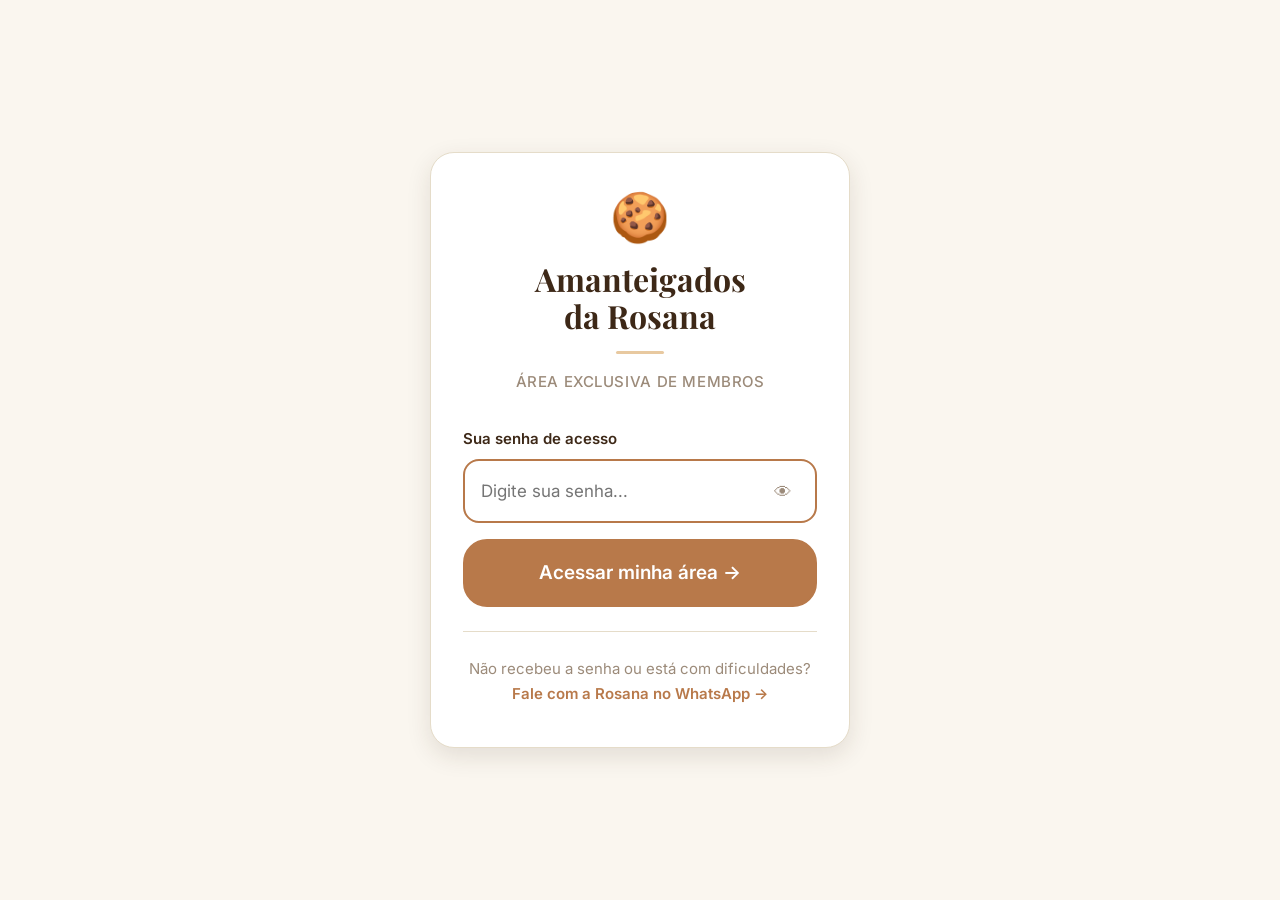
==== metodo-okinawa-acesso/index.html @ afc82eb2 "feat: Método Okinawa — página de vendas, gate de senha, modal pós-receita, banner home - mais-da-ros" ====
<!DOCTYPE html>
<html lang="pt-BR">
<head>
  <meta charset="UTF-8">
  <meta name="viewport" content="width=device-width, initial-scale=1.0">
  <link rel="icon" type="image/png" href="../assets/img/favicon.png">
  <link rel="apple-touch-icon" href="../assets/img/favicon.png">
  <meta name="robots" content="noindex, nofollow, noarchive">
  <title>Método Okinawa — Amanteigados da Rosana</title>

  <link rel="preconnect" href="https://fonts.googleapis.com">
  <link rel="preconnect" href="https://fonts.gstatic.com" crossorigin>
  <link href="https://fonts.googleapis.com/css2?family=Playfair+Display:wght@400;500;700&family=Inter:wght@400;500;600;700&display=swap" rel="stylesheet">

  <link rel="stylesheet" href="../assets/css/variables.css">
  <link rel="stylesheet" href="../assets/css/reset.css">
  <link rel="stylesheet" href="../assets/css/global.css">
  <link rel="stylesheet" href="../assets/css/okinawa.css">

  <style>
    body {
      background: #FAF6EF;
      min-height: 100vh;
      display: flex;
      flex-direction: column;
    }

    .ok-acesso-page {
      flex: 1;
      display: flex;
      flex-direction: column;
    }

    /* ---- Gate (tela de senha) ---- */
    #ok-gate {
      flex: 1;
      display: flex;
      align-items: center;
      justify-content: center;
      padding: var(--space-8) var(--space-4);
    }

    .ok-gate-card {
      background: var(--bg-card);
      border: 1px solid var(--border-light);
      border-radius: var(--radius-xl);
      box-shadow: 0 4px 24px rgba(61,40,23,0.10);
      padding: var(--space-8) var(--space-6);
      max-width: 420px;
      width: 100%;
      text-align: center;
    }

    .ok-gate-icon {
      font-size: 3rem;
      line-height: 1;
      margin-bottom: var(--space-4);
    }

    .ok-gate-titulo {
      font-family: var(--font-display);
      font-size: var(--text-2xl);
      color: var(--text-primary);
      margin-bottom: var(--space-2);
    }

    .ok-gate-desc {
      font-size: var(--text-sm);
      color: var(--text-secondary);
      line-height: 1.65;
      margin-bottom: var(--space-6);
    }

    .ok-gate-form {
      display: flex;
      flex-direction: column;
      gap: var(--space-3);
    }

    .ok-gate-input {
      width: 100%;
      padding: var(--space-3) var(--space-4);
      font-size: var(--text-base);
      font-family: var(--font-body);
      border: 2px solid var(--border-medium);
      border-radius: var(--radius-lg);
      background: var(--bg-primary);
      color: var(--text-primary);
      text-align: center;
      letter-spacing: 0.12em;
      text-transform: uppercase;
      transition: border-color 0.2s;
      outline: none;
    }

    .ok-gate-input:focus {
      border-color: #7D9D7C;
    }

    .ok-gate-input.erro {
      border-color: #DC2626;
      animation: ok-shake 0.4s ease;
    }

    @keyframes ok-shake {
      0%, 100% { transform: translateX(0); }
      20%       { transform: translateX(-8px); }
      40%       { transform: translateX(8px); }
      60%       { transform: translateX(-5px); }
      80%       { transform: translateX(5px); }
    }

    .ok-gate-btn {
      width: 100%;
      padding: var(--space-4);
      background: var(--accent-primary);
      color: #fff;
      font-size: var(--text-base);
      font-weight: 700;
      border: none;
      border-radius: var(--radius-lg);
      cursor: pointer;
      transition: opacity 0.2s;
    }

    .ok-gate-btn:hover { opacity: 0.9; }
    .ok-gate-btn:active { opacity: 0.8; }

    .ok-gate-erro {
      font-size: var(--text-sm);
      color: #DC2626;
      display: none;
    }

    .ok-gate-ajuda {
      margin-top: var(--space-5);
      font-size: var(--text-xs);
      color: var(--text-muted);
      line-height: 1.6;
    }

    .ok-gate-ajuda a {
      color: var(--accent-primary);
      font-weight: 600;
    }

    /* ---- Área do PDF (após acesso liberado) ---- */
    #ok-pdf-area {
      display: none;
      flex: 1;
      flex-direction: column;
    }

    .ok-pdf-header {
      background: var(--bg-card);
      border-bottom: 1px solid var(--border-light);
      padding: var(--space-4) var(--space-5);
      display: flex;
      align-items: center;
      justify-content: space-between;
      gap: var(--space-4);
    }

    .ok-pdf-titulo {
      font-family: var(--font-display);
      font-size: var(--text-lg);
      color: var(--text-primary);
    }

    .ok-pdf-actions {
      display: flex;
      gap: var(--space-2);
      flex-shrink: 0;
    }

    .ok-pdf-btn {
      padding: var(--space-2) var(--space-4);
      font-size: var(--text-sm);
      font-weight: 600;
      border-radius: var(--radius-md);
      text-decoration: none;
      display: inline-flex;
      align-items: center;
      gap: var(--space-1);
      white-space: nowrap;
    }

    .ok-pdf-btn-primary {
      background: #7D9D7C;
      color: #fff;
      border: none;
    }

    .ok-pdf-btn-secondary {
      background: transparent;
      color: var(--text-secondary);
      border: 1px solid var(--border-medium);
    }

    .ok-pdf-frame {
      flex: 1;
      width: 100%;
      border: none;
      min-height: calc(100vh - 120px);
    }

    /* Mensagem fallback para mobile (PDF embeds não funcionam em todos mobiles) */
    .ok-pdf-mobile-fallback {
      display: none;
      flex: 1;
      align-items: center;
      justify-content: center;
      padding: var(--space-8) var(--space-4);
      text-align: center;
    }

    @media (max-width: 767px) {
      .ok-pdf-frame { display: none; }
      .ok-pdf-mobile-fallback { display: flex; }
    }

    @media (min-width: 768px) {
      .ok-pdf-mobile-fallback { display: none; }
    }

    .ok-fallback-card {
      background: var(--bg-card);
      border: 1px solid var(--border-light);
      border-radius: var(--radius-xl);
      padding: var(--space-8) var(--space-6);
      max-width: 380px;
    }

    .ok-fallback-icon { font-size: 3rem; margin-bottom: var(--space-4); }

    .ok-fallback-titulo {
      font-family: var(--font-display);
      font-size: var(--text-xl);
      color: var(--text-primary);
      margin-bottom: var(--space-3);
    }

    .ok-fallback-desc {
      font-size: var(--text-sm);
      color: var(--text-secondary);
      line-height: 1.65;
      margin-bottom: var(--space-5);
    }
  </style>

  <!-- PROTEÇÃO: redireciona se não estiver autenticado no app principal -->
  <script>
    (function () {
      try {
        var t = JSON.parse(sessionStorage.getItem('auth_token') || 'null');
        if (!t || !t.autenticado || Date.now() > t.expira) {
          sessionStorage.removeItem('auth_token');
          location.replace('../index.html' + (t ? '?expirou=1' : ''));
        }
      } catch (e) { location.replace('../index.html'); }
    })();
  </script>
</head>
<body class="ok-acesso-page">

  <!-- ---- HEADER SIMPLES ---- -->
  <header class="site-header">
    <div class="container">
      <a href="../home.html" class="logo" aria-label="Amanteigados da Rosana — Início">
        <span class="logo-text">Amanteigados <span>da Rosana</span></span>
      </a>
      <nav class="main-nav" aria-label="Navegação">
        <a href="../home.html" class="nav-link">← Voltar ao início</a>
      </nav>
    </div>
  </header>

  <!-- ---- GATE DE SENHA ---- -->
  <div id="ok-gate">
    <div class="ok-gate-card">
      <div class="ok-gate-icon" aria-hidden="true">🔐</div>
      <h1 class="ok-gate-titulo">Método Okinawa</h1>
      <p class="ok-gate-desc">
        Este conteúdo é exclusivo para quem adquiriu o Método Okinawa.<br>
        Digite a senha de acesso que você recebeu por e-mail.
      </p>
      <div class="ok-gate-form">
        <input
          type="text"
          id="ok-senha-input"
          class="ok-gate-input"
          placeholder="SENHA DE ACESSO"
          autocomplete="off"
          autocorrect="off"
          autocapitalize="characters"
          spellcheck="false"
          aria-label="Senha de acesso ao Método Okinawa"
        >
        <p class="ok-gate-erro" id="ok-senha-erro" role="alert">
          Senha incorreta. Verifique o e-mail de compra.
        </p>
        <button class="ok-gate-btn" onclick="verificarSenhaOkinawa()">
          Acessar conteúdo →
        </button>
      </div>
      <p class="ok-gate-ajuda">
        Não encontrou a senha?
        <a href="https://wa.me/NUMERO" target="_blank" rel="noopener">Fale com a Rosana no WhatsApp</a>
      </p>
    </div>
  </div>

  <!-- ---- ÁREA DO PDF (liberada após senha correta) ---- -->
  <div id="ok-pdf-area">

    <div class="ok-pdf-header">
      <span class="ok-pdf-titulo">📄 Método Okinawa — Guia Completo</span>
      <div class="ok-pdf-actions">
        <a
          href="../assets/pdf/metodo-okinawa.pdf"
          download="Metodo-Okinawa.pdf"
          class="ok-pdf-btn ok-pdf-btn-primary"
          aria-label="Baixar PDF do Método Okinawa"
        >
          ⬇ Baixar PDF
        </a>
        <a href="../home.html" class="ok-pdf-btn ok-pdf-btn-secondary">
          ← Voltar
        </a>
      </div>
    </div>

    <!-- Viewer (desktop) -->
    <iframe
      class="ok-pdf-frame"
      src="../assets/pdf/metodo-okinawa.pdf"
      title="Método Okinawa — Guia Completo"
      aria-label="Visualizador do PDF Método Okinawa"
    ></iframe>

    <!-- Fallback mobile: iframe de PDF não abre bem em iOS/Android -->
    <div class="ok-pdf-mobile-fallback">
      <div class="ok-fallback-card">
        <div class="ok-fallback-icon" aria-hidden="true">📄</div>
        <h2 class="ok-fallback-titulo">Baixe o seu PDF</h2>
        <p class="ok-fallback-desc">
          Em celulares, o visualizador não abre automaticamente. Toque no botão abaixo para baixar o Método Okinawa direto no seu dispositivo.
        </p>
        <a
          href="../assets/pdf/metodo-okinawa.pdf"
          download="Metodo-Okinawa.pdf"
          class="ok-gate-btn"
          style="display:block; text-decoration:none;"
        >
          ⬇ Baixar Método Okinawa (PDF)
        </a>
      </div>
    </div>

  </div>

  <!-- Scripts -->
  <script src="../assets/js/auth.js"></script>
  <script src="../assets/js/okinawa.js"></script>

  <script>
    // Verifica acesso já salvo ou URL param ?codigo=OKINAWA2026 ao carregar
    document.addEventListener('DOMContentLoaded', () => {
      verificarAcessoOkinawa();
    });
  </script>

</body>
</html>
---- assets/css/variables.css ----
/* =====================================================
   VARIÁVEIS DE DESIGN — COLETÂNEA AMANTEIGADOS
   Este arquivo define toda a paleta, tipografia e
   espaçamentos usados em todo o app.
   Edite aqui para mudar a aparência global.
   ===================================================== */

:root {
  /* --- BACKGROUNDS --- */
  --bg-primary:   #FAF6EF;   /* off-white quente — fundo geral */
  --bg-secondary: #F2EAD9;   /* creme suave — blocos e cards */
  --bg-card:      #FFFFFF;   /* cards principais */
  --bg-elevated:  #FFFDF9;   /* superfícies elevadas */

  /* --- TEXTOS --- */
  --text-primary:   #3D2817; /* marrom torrado escuro — títulos */
  --text-secondary: #6B5544; /* marrom médio — corpo */
  --text-muted:     #9C8B7A; /* marrom acinzentado — secundários */

  /* --- ACENTOS (caramelo) --- */
  --accent-primary: #B8794A; /* caramelo profundo — botões CTA */
  --accent-hover:   #9C6638; /* caramelo escuro — hover/press */
  --accent-light:   #E8C9A0; /* caramelo claro — highlights */
  --accent-soft:    #F5E6D3; /* caramelo suavíssimo — backgrounds */

  /* --- ESTADOS FUNCIONAIS --- */
  --success:    #6B8E4E;     /* verde oliva — item feito */
  --success-bg: #EFF3E8;     /* fundo verde claro */
  --warning:    #C7894D;     /* âmbar — atenção */
  --error:      #A04545;     /* vermelho terroso — erro */
  --error-bg:   #F5E6E6;     /* fundo vermelho claro */

  /* --- BORDAS E SOMBRAS --- */
  --border-light:  #E5DCC9;
  --border-medium: #D4C4A8;
  --shadow-sm:  0 1px 3px rgba(61, 40, 23, 0.06);
  --shadow-md:  0 4px 12px rgba(61, 40, 23, 0.08);
  --shadow-lg:  0 8px 24px rgba(61, 40, 23, 0.12);

  /* --- ESPAÇAMENTOS --- */
  --space-1:  0.25rem;   /*  4px */
  --space-2:  0.5rem;    /*  8px */
  --space-3:  0.75rem;   /* 12px */
  --space-4:  1rem;      /* 16px */
  --space-5:  1.25rem;   /* 20px */
  --space-6:  1.5rem;    /* 24px */
  --space-8:  2rem;      /* 32px */
  --space-10: 2.5rem;    /* 40px */
  --space-12: 3rem;      /* 48px */
  --space-16: 4rem;      /* 64px */

  /* --- BORDAS ARREDONDADAS --- */
  --radius-sm:   4px;
  --radius-md:   8px;
  --radius-lg:   16px;
  --radius-xl:   24px;
  --radius-full: 9999px;

  /* --- TRANSIÇÕES --- */
  --transition-fast: 150ms ease;
  --transition-base: 250ms ease;

  /* --- TIPOGRAFIA --- */
  --font-display: 'Playfair Display', 'Georgia', serif;
  --font-body:    'Inter', -apple-system, 'Segoe UI', system-ui, sans-serif;

  /* Escala de tamanhos — mobile-first, projetada para 35-55 anos */
  --text-xs:   0.8125rem;  /* 13px — labels pequenos */
  --text-sm:   0.9375rem;  /* 15px — textos auxiliares */
  --text-base: 1.0625rem;  /* 17px — corpo (legível para todas as idades) */
  --text-lg:   1.1875rem;  /* 19px — destaque */
  --text-xl:   1.375rem;   /* 22px — subtítulos */
  --text-2xl:  1.625rem;   /* 26px — títulos seção */
  --text-3xl:  2rem;       /* 32px — títulos página mobile */
  --text-4xl:  2.5rem;     /* 40px — títulos página desktop */
  --text-5xl:  3.25rem;    /* 52px — display grande */

  /* --- LAYOUT --- */
  --header-height: 64px;
  --container-max: 1200px;
  --container-pad: var(--space-4);
}

/* Breakpoints (referência — usar nos arquivos CSS específicos):
   480px  → telefones grandes
   768px  → tablet
   1024px → desktop
   1440px → desktop grande
*/
---- assets/css/global.css ----
/* =====================================================
   GLOBAL CSS — COMPONENTES COMPARTILHADOS
   Header, footer, botões, cards, nav mobile,
   e utilitários usados em todas as páginas.
   ===================================================== */

/* ---- BODY BASE ---- */
body {
  font-family: var(--font-body);
  font-size: var(--text-base);
  color: var(--text-secondary);
  background-color: var(--bg-primary);
  line-height: 1.65;
  min-height: 100vh;
}

/* ---- TÍTULOS ---- */
h1, h2, h3 {
  font-family: var(--font-display);
  color: var(--text-primary);
  line-height: 1.25;
}
h4, h5, h6 {
  font-family: var(--font-body);
  color: var(--text-primary);
  font-weight: 600;
}

/* ---- CONTAINER ---- */
.container {
  width: 100%;
  max-width: var(--container-max);
  margin: 0 auto;
  padding-left: var(--container-pad);
  padding-right: var(--container-pad);
}

/* ---- SITE HEADER (fixo) ---- */
.site-header {
  position: fixed;
  top: 0;
  left: 0;
  right: 0;
  height: var(--header-height);
  background: var(--bg-card);
  border-bottom: 1px solid var(--border-light);
  box-shadow: var(--shadow-sm);
  z-index: 1000;
}

.site-header .container {
  height: 100%;
  display: flex;
  align-items: center;
  justify-content: space-between;
}

/* Logo */
.logo {
  display: flex;
  align-items: center;
  gap: var(--space-2);
  text-decoration: none;
  flex-shrink: 0;
}

.logo-text {
  font-family: var(--font-display);
  font-size: var(--text-sm);
  font-weight: 700;
  color: var(--text-primary);
  line-height: 1.2;
}

.logo-text span {
  display: block;
  font-weight: 400;
  font-size: var(--text-xs);
  color: var(--text-muted);
}

/* Nav desktop */
.main-nav {
  display: none;
  align-items: center;
  gap: var(--space-6);
}

@media (min-width: 768px) {
  .main-nav {
    display: flex;
  }
  .hamburger {
    display: none !important;
  }
}

.nav-link {
  font-size: var(--text-sm);
  font-weight: 500;
  color: var(--text-secondary);
  transition: color var(--transition-fast);
  padding: var(--space-1) 0;
  border-bottom: 2px solid transparent;
}

.nav-link:hover,
.nav-link.ativo {
  color: var(--accent-primary);
  border-bottom-color: var(--accent-primary);
}

/* Botão sair no header */
.btn-sair-header {
  font-size: var(--text-sm);
  font-weight: 500;
  color: var(--text-muted);
  padding: var(--space-2) var(--space-4);
  border: 1px solid var(--border-light);
  border-radius: var(--radius-full);
  transition: all var(--transition-fast);
  min-height: 44px;
}

.btn-sair-header:hover {
  color: var(--error);
  border-color: var(--error);
}

/* ---- HAMBURGER (mobile) ---- */
.hamburger {
  display: flex;
  flex-direction: column;
  justify-content: center;
  gap: 5px;
  width: 44px;
  height: 44px;
  padding: var(--space-2);
  cursor: pointer;
  background: none;
  border: none;
  border-radius: var(--radius-md);
}

.hamburger span {
  display: block;
  width: 22px;
  height: 2px;
  background: var(--text-primary);
  border-radius: 2px;
  transition: all var(--transition-base);
  transform-origin: center;
}

.hamburger[aria-expanded="true"] span:nth-child(1) {
  transform: translateY(7px) rotate(45deg);
}
.hamburger[aria-expanded="true"] span:nth-child(2) {
  opacity: 0;
}
.hamburger[aria-expanded="true"] span:nth-child(3) {
  transform: translateY(-7px) rotate(-45deg);
}

/* ---- OVERLAY DE NAVEGAÇÃO MOBILE ---- */
.nav-overlay {
  position: fixed;
  inset: 0;
  background: var(--bg-card);
  z-index: 999;
  display: flex;
  flex-direction: column;
  padding: var(--space-4);
}

.nav-overlay[hidden] {
  display: none;
}

.nav-overlay-header {
  display: flex;
  align-items: center;
  justify-content: space-between;
  padding-bottom: var(--space-6);
  border-bottom: 1px solid var(--border-light);
  margin-bottom: var(--space-6);
}

.nav-overlay-close {
  width: 44px;
  height: 44px;
  display: flex;
  align-items: center;
  justify-content: center;
  font-size: 1.25rem;
  color: var(--text-primary);
  border-radius: var(--radius-md);
  border: 1px solid var(--border-light);
}

.nav-overlay nav {
  display: flex;
  flex-direction: column;
  gap: var(--space-2);
}

.nav-overlay-link {
  display: flex;
  align-items: center;
  font-size: var(--text-xl);
  font-family: var(--font-display);
  font-weight: 500;
  color: var(--text-primary);
  padding: var(--space-4) var(--space-4);
  border-radius: var(--radius-lg);
  min-height: 60px;
  transition: background var(--transition-fast);
  text-decoration: none;
  border: none;
  background: none;
  width: 100%;
  text-align: left;
  cursor: pointer;
}

.nav-overlay-link:hover,
.nav-overlay-link:active {
  background: var(--bg-secondary);
}

.nav-overlay-sair {
  color: var(--error) !important;
  margin-top: auto;
}

/* ---- MAIN CONTENT (offset pelo header fixo) ---- */
.page-content {
  padding-top: var(--header-height);
  min-height: 100vh;
}

/* ---- BOTÕES ---- */
.btn {
  display: inline-flex;
  align-items: center;
  justify-content: center;
  gap: var(--space-2);
  font-family: var(--font-body);
  font-weight: 600;
  font-size: var(--text-base);
  border-radius: var(--radius-lg);
  padding: var(--space-3) var(--space-6);
  min-height: 48px;
  border: 2px solid transparent;
  cursor: pointer;
  text-decoration: none;
  transition: all var(--transition-fast);
  white-space: nowrap;
  user-select: none;
  -webkit-tap-highlight-color: transparent;
}

.btn:active {
  transform: scale(0.97);
}

/* Botão primário — caramelo sólido */
.btn-primary {
  background: var(--accent-primary);
  color: #fff;
  border-color: var(--accent-primary);
}

.btn-primary:hover {
  background: var(--accent-hover);
  border-color: var(--accent-hover);
}

@media (hover: none) {
  .btn-primary:hover {
    background: var(--accent-primary);
    border-color: var(--accent-primary);
  }
}

/* Botão secundário — contorno */
.btn-secondary {
  background: transparent;
  color: var(--accent-primary);
  border-color: var(--accent-primary);
}

.btn-secondary:hover {
  background: var(--accent-soft);
}

/* Botão ghost — sem borda */
.btn-ghost {
  background: transparent;
  color: var(--text-secondary);
  border-color: transparent;
}

.btn-ghost:hover {
  background: var(--bg-secondary);
}

/* Botão de sucesso — verde oliva */
.btn-success {
  background: var(--success);
  color: #fff;
  border-color: var(--success);
}

.btn-success:hover {
  background: #5a7a3f;
  border-color: #5a7a3f;
}

/* Modificadores de tamanho */
.btn-sm {
  font-size: var(--text-sm);
  padding: var(--space-2) var(--space-4);
  min-height: 36px;
  border-radius: var(--radius-md);
}

.btn-lg {
  font-size: var(--text-lg);
  padding: var(--space-4) var(--space-8);
  min-height: 56px;
  border-radius: var(--radius-xl);
}

.btn-xl {
  font-size: var(--text-xl);
  padding: var(--space-5) var(--space-10);
  min-height: 64px;
  border-radius: var(--radius-xl);
}

/* Botão full-width */
.btn-full {
  width: 100%;
}

/* ---- CARDS ---- */
.card {
  background: var(--bg-card);
  border-radius: var(--radius-lg);
  border: 1px solid var(--border-light);
  box-shadow: var(--shadow-sm);
  overflow: hidden;
}

/* ---- ESTRELAS (nível da receita) ---- */
.stars {
  color: var(--accent-primary);
  letter-spacing: 0.1em;
  font-size: 1rem;
}

.stars-vazia {
  color: var(--border-medium);
}

/* ---- BADGE DE CATEGORIA ---- */
.badge-categoria {
  display: inline-block;
  font-size: var(--text-xs);
  font-weight: 600;
  color: var(--accent-primary);
  text-transform: uppercase;
  letter-spacing: 0.08em;
  padding: var(--space-1) var(--space-3);
  background: var(--accent-soft);
  border-radius: var(--radius-full);
}

/* ---- BARRA DE PROGRESSO ---- */
.progress-bar-wrap {
  background: var(--bg-secondary);
  border-radius: var(--radius-full);
  height: 10px;
  overflow: hidden;
}

.progress-bar-fill {
  height: 100%;
  background: linear-gradient(90deg, var(--accent-primary), var(--accent-hover));
  border-radius: var(--radius-full);
  transition: width 0.6s ease;
}

/* ---- TAGS ---- */
.tag {
  display: inline-block;
  font-size: var(--text-xs);
  color: var(--text-muted);
  padding: 2px var(--space-2);
  background: var(--bg-secondary);
  border-radius: var(--radius-full);
  border: 1px solid var(--border-light);
}

/* ---- LOADING STATE ---- */
.loading-state {
  display: flex;
  flex-direction: column;
  align-items: center;
  justify-content: center;
  padding: var(--space-16);
  gap: var(--space-4);
  color: var(--text-muted);
}

.loading-spinner {
  width: 40px;
  height: 40px;
  border: 3px solid var(--border-light);
  border-top-color: var(--accent-primary);
  border-radius: 50%;
  animation: spin 0.8s linear infinite;
}

@keyframes spin {
  to { transform: rotate(360deg); }
}

/* ---- ESTADO VAZIO ---- */
.empty-state {
  text-align: center;
  padding: var(--space-16) var(--space-8);
}

.empty-state-icon {
  font-size: 3rem;
  margin-bottom: var(--space-4);
}

.empty-state h3 {
  font-size: var(--text-xl);
  color: var(--text-primary);
  margin-bottom: var(--space-2);
}

.empty-state p {
  color: var(--text-muted);
}

/* ---- CARD DE RECEITA (home e lista) ---- */
.recipe-card {
  background: var(--bg-card);
  border-radius: var(--radius-lg);
  overflow: hidden;
  box-shadow: 0 2px 8px rgba(61, 40, 23, 0.08);
  border: 1.5px solid var(--border-medium);
  text-decoration: none;
  color: inherit;
  display: block;
  transition: box-shadow var(--transition-base), transform var(--transition-base);
}

.recipe-card:hover {
  box-shadow: var(--shadow-md);
  transform: translateY(-2px);
}

.recipe-card:active {
  transform: scale(0.98);
}

@media (hover: none) {
  .recipe-card:hover {
    box-shadow: 0 2px 8px rgba(61, 40, 23, 0.08);
    transform: none;
  }
}

.recipe-card-photo {
  position: relative;
  padding-top: 66.67%;
  background-color: var(--bg-secondary);
  overflow: hidden;
}

.recipe-card-photo img {
  position: absolute;
  top: 0;
  left: 0;
  width: 100%;
  height: 100%;
  object-fit: cover;
  transition: transform 0.4s ease;
}

.recipe-card:hover .recipe-card-photo img {
  transform: scale(1.04);
}

@media (hover: none) {
  .recipe-card:hover .recipe-card-photo img {
    transform: none;
  }
}

.recipe-card-photo-placeholder {
  position: absolute;
  inset: 0;
  display: flex;
  align-items: center;
  justify-content: center;
  font-size: 3rem;
  background: var(--bg-secondary);
  color: var(--accent-light);
}

.recipe-card-acoes {
  position: absolute;
  top: var(--space-2);
  right: var(--space-2);
  display: flex;
  flex-direction: column;
  gap: var(--space-1);
  align-items: flex-end;
}

.btn-favoritar-card {
  width: 36px;
  height: 36px;
  background: rgba(255, 255, 255, 0.92);
  border-radius: var(--radius-full);
  display: flex;
  align-items: center;
  justify-content: center;
  font-size: 1rem;
  transition: all var(--transition-fast);
  box-shadow: 0 1px 4px rgba(0, 0, 0, 0.15);
  cursor: pointer;
  border: none;
}

.btn-favoritar-card:hover {
  transform: scale(1.1);
}

.btn-favoritar-card.favoritada {
  background: #FFF5F0;
}

.badge-feita-card {
  width: 28px;
  height: 28px;
  background: var(--success);
  border-radius: var(--radius-full);
  display: flex;
  align-items: center;
  justify-content: center;
  font-size: 0.75rem;
  color: #fff;
  box-shadow: 0 1px 4px rgba(0, 0, 0, 0.15);
}

.recipe-card-content {
  padding: var(--space-3) var(--space-4) var(--space-4);
}

.recipe-card-categoria {
  font-size: var(--text-xs);
  font-weight: 600;
  color: var(--accent-primary);
  text-transform: uppercase;
  letter-spacing: 0.06em;
  margin-bottom: var(--space-1);
}

.recipe-card-nome {
  font-family: var(--font-display);
  font-size: var(--text-lg);
  color: var(--text-primary);
  line-height: 1.3;
  margin-bottom: var(--space-3);
}

.recipe-card-meta {
  display: flex;
  align-items: center;
  gap: var(--space-4);
  font-size: var(--text-sm);
  color: var(--text-muted);
}

/* ---- FOOTER ---- */
.site-footer {
  margin-top: var(--space-16);
  padding: var(--space-10) 0;
  border-top: 1px solid var(--border-light);
  text-align: center;
}

.site-footer p {
  font-size: var(--text-sm);
  color: var(--text-muted);
  line-height: 1.8;
}

.site-footer a {
  color: var(--accent-primary);
  font-weight: 500;
}

/* ---- TOAST (notificação de feedback) ---- */
.toast {
  position: fixed;
  bottom: var(--space-6);
  left: 50%;
  transform: translateX(-50%) translateY(100px);
  background: var(--text-primary);
  color: #fff;
  padding: var(--space-3) var(--space-6);
  border-radius: var(--radius-full);
  font-size: var(--text-sm);
  font-weight: 500;
  box-shadow: var(--shadow-lg);
  z-index: 9999;
  transition: transform var(--transition-base);
  white-space: nowrap;
  pointer-events: none;
}

.toast.visivel {
  transform: translateX(-50%) translateY(0);
}

.toast.sucesso {
  background: var(--success);
}

/* ---- UTILITÁRIOS ---- */
.visually-hidden {
  position: absolute;
  width: 1px;
  height: 1px;
  padding: 0;
  margin: -1px;
  overflow: hidden;
  clip: rect(0,0,0,0);
  white-space: nowrap;
  border: 0;
}

.text-muted { color: var(--text-muted); }
.text-center { text-align: center; }
.mt-4 { margin-top: var(--space-4); }
.mt-8 { margin-top: var(--space-8); }
.mb-4 { margin-bottom: var(--space-4); }
---- assets/css/okinawa.css ----
/* =====================================================
   OKINAWA.CSS — Método Okinawa (vendas + acesso)
   Paleta: mantém o app + verde sálvia como acento
   ===================================================== */

:root {
  --ok-green:      #7D9D7C;
  --ok-green-soft: #F0F2EC;
  --ok-green-mid:  #C8D9C7;
  --ok-brown:      #6B4226;
}

/* =====================================================
   HERO
   ===================================================== */
.ok-hero {
  background: linear-gradient(160deg, var(--accent-soft) 0%, var(--ok-green-soft) 100%);
  padding: var(--space-12) 0 var(--space-10);
  text-align: center;
  position: relative;
  overflow: hidden;
}

.ok-hero::before {
  content: '';
  position: absolute;
  inset: 0;
  background: url("data:image/svg+xml,%3Csvg width='60' height='60' viewBox='0 0 60 60' xmlns='http://www.w3.org/2000/svg'%3E%3Cg fill='none' fill-rule='evenodd'%3E%3Cg fill='%237D9D7C' fill-opacity='0.04'%3E%3Cpath d='M36 34v-4h-2v4h-4v2h4v4h2v-4h4v-2h-4zm0-30V0h-2v4h-4v2h4v4h2V6h4V4h-4zM6 34v-4H4v4H0v2h4v4h2v-4h4v-2H6zM6 4V0H4v4H0v2h4v4h2V6h4V4H6z'/%3E%3C/g%3E%3C/g%3E%3C/svg%3E");
  pointer-events: none;
}

.ok-hero-badge {
  display: inline-block;
  background: var(--ok-green);
  color: #fff;
  font-size: var(--text-xs);
  font-weight: 700;
  text-transform: uppercase;
  letter-spacing: 0.1em;
  padding: var(--space-1) var(--space-4);
  border-radius: var(--radius-full);
  margin-bottom: var(--space-5);
}

.ok-hero h1 {
  font-family: var(--font-display);
  font-size: var(--text-3xl);
  color: var(--text-primary);
  line-height: 1.2;
  max-width: 680px;
  margin: 0 auto var(--space-4);
}

@media (max-width: 640px) {
  .ok-hero h1 { font-size: var(--text-2xl); }
}

.ok-hero-sub {
  font-size: var(--text-lg);
  color: var(--text-secondary);
  max-width: 560px;
  margin: 0 auto var(--space-8);
  line-height: 1.65;
}

.ok-hero-img {
  width: 100%;
  max-width: 560px;
  margin: 0 auto var(--space-8);
  border-radius: var(--radius-xl);
  overflow: hidden;
  box-shadow: var(--shadow-md);
}

.ok-hero-img-placeholder {
  background: var(--ok-green-soft);
  border: 2px dashed var(--ok-green-mid);
  border-radius: var(--radius-xl);
  padding: var(--space-16);
  font-size: 3rem;
  text-align: center;
  color: var(--ok-green);
  margin: 0 auto var(--space-8);
  max-width: 560px;
}

.ok-microcopy {
  font-size: var(--text-xs);
  color: var(--text-muted);
  margin-top: var(--space-3);
}

/* =====================================================
   BOTÕES CTA
   ===================================================== */
.btn-ok-primary {
  display: inline-block;
  background: var(--accent-primary);
  color: #fff;
  font-family: var(--font-body);
  font-size: var(--text-lg);
  font-weight: 700;
  padding: var(--space-4) var(--space-8);
  border-radius: var(--radius-xl);
  text-decoration: none;
  border: none;
  cursor: pointer;
  transition: all var(--transition-fast);
  animation: ok-pulse 2.5s ease-in-out infinite;
  box-shadow: 0 4px 20px rgba(139, 90, 43, 0.3);
  white-space: normal;
  text-align: center;
}

.btn-ok-primary:hover {
  transform: translateY(-2px);
  box-shadow: 0 6px 24px rgba(139, 90, 43, 0.4);
  animation: none;
}

@keyframes ok-pulse {
  0%, 100% { box-shadow: 0 4px 20px rgba(139, 90, 43, 0.3); }
  50%       { box-shadow: 0 4px 28px rgba(139, 90, 43, 0.5); }
}

.btn-ok-skip {
  display: block;
  background: none;
  border: none;
  color: var(--text-muted);
  font-size: var(--text-sm);
  cursor: pointer;
  margin-top: var(--space-3);
  text-decoration: underline;
  text-underline-offset: 3px;
}

/* =====================================================
   STICKY BAR MOBILE
   ===================================================== */
.ok-sticky-bar {
  position: fixed;
  bottom: 0;
  left: 0;
  right: 0;
  background: #fff;
  border-top: 2px solid var(--accent-light);
  padding: var(--space-3) var(--space-4);
  display: flex;
  align-items: center;
  justify-content: space-between;
  gap: var(--space-3);
  z-index: 100;
  transform: translateY(100%);
  transition: transform var(--transition-base);
  box-shadow: 0 -4px 16px rgba(0,0,0,0.1);
}

.ok-sticky-bar.visivel {
  transform: translateY(0);
}

.ok-sticky-bar-texto {
  font-size: var(--text-sm);
  color: var(--text-secondary);
  line-height: 1.3;
}

.ok-sticky-bar-texto strong {
  color: var(--text-primary);
  display: block;
}

.ok-sticky-bar .btn-ok-primary {
  font-size: var(--text-sm);
  padding: var(--space-3) var(--space-5);
  animation: none;
  white-space: nowrap;
  flex-shrink: 0;
}

/* =====================================================
   SEÇÃO GENÉRICA
   ===================================================== */
.ok-section {
  padding: var(--space-12) 0;
}

.ok-section-titulo {
  font-family: var(--font-display);
  font-size: var(--text-2xl);
  color: var(--text-primary);
  text-align: center;
  margin-bottom: var(--space-8);
  line-height: 1.3;
}

@media (max-width: 640px) {
  .ok-section-titulo { font-size: var(--text-xl); }
}

.ok-section-alt {
  background: var(--bg-secondary);
}

.ok-section-green {
  background: var(--ok-green-soft);
}

/* =====================================================
   CARDS DE DOR
   ===================================================== */
.ok-dor-grid {
  display: grid;
  grid-template-columns: 1fr;
  gap: var(--space-4);
}

@media (min-width: 640px) {
  .ok-dor-grid { grid-template-columns: repeat(2, 1fr); }
}

.ok-dor-card {
  background: #fff;
  border: 1.5px solid var(--border-light);
  border-radius: var(--radius-xl);
  padding: var(--space-5);
  box-shadow: var(--shadow-sm);
  opacity: 0;
  transform: translateY(24px);
  transition: opacity 0.5s ease, transform 0.5s ease;
}

.ok-dor-card.visivel {
  opacity: 1;
  transform: translateY(0);
}

.ok-dor-card-emoji {
  font-size: 1.75rem;
  margin-bottom: var(--space-3);
}

.ok-dor-card h3 {
  font-size: var(--text-base);
  font-weight: 700;
  color: var(--text-primary);
  margin-bottom: var(--space-2);
  line-height: 1.4;
}

.ok-dor-card p {
  font-size: var(--text-sm);
  color: var(--text-secondary);
  line-height: 1.65;
}

.ok-transicao {
  text-align: center;
  font-style: italic;
  color: var(--text-muted);
  font-size: var(--text-base);
  margin-top: var(--space-6);
  padding: var(--space-4);
  border-top: 1px solid var(--border-light);
}

/* =====================================================
   HISTÓRIA (CONFISSÃO)
   ===================================================== */
.ok-historia {
  max-width: 680px;
  margin: 0 auto;
}

.ok-historia-foto {
  width: 80px;
  height: 80px;
  border-radius: var(--radius-full);
  background: var(--accent-soft);
  display: flex;
  align-items: center;
  justify-content: center;
  font-size: 2.5rem;
  margin: 0 auto var(--space-6);
  border: 3px solid var(--accent-light);
}

.ok-historia p {
  color: var(--text-secondary);
  line-height: 1.85;
  margin-bottom: var(--space-5);
  font-size: var(--text-base);
}

.ok-historia .destaque {
  font-size: var(--text-xl);
  font-family: var(--font-display);
  font-weight: 700;
  color: var(--text-primary);
  text-align: center;
  display: block;
  padding: var(--space-4) 0;
  border-top: 2px solid var(--accent-light);
  border-bottom: 2px solid var(--accent-light);
  margin: var(--space-6) 0;
}

/* =====================================================
   DIAGRAMA 5+2
   ===================================================== */
.ok-semana {
  display: flex;
  justify-content: center;
  gap: var(--space-2);
  flex-wrap: wrap;
  margin: var(--space-8) 0;
}

.ok-dia {
  display: flex;
  flex-direction: column;
  align-items: center;
  gap: var(--space-2);
  background: #fff;
  border: 2px solid var(--border-light);
  border-radius: var(--radius-lg);
  padding: var(--space-3) var(--space-2);
  min-width: 44px;
  opacity: 0;
  transform: scale(0.8);
  transition: opacity 0.35s ease, transform 0.35s ease;
}

.ok-dia.visivel {
  opacity: 1;
  transform: scale(1);
}

.ok-dia.leve {
  border-color: var(--ok-green-mid);
  background: var(--ok-green-soft);
}

.ok-dia.livre {
  border-color: var(--accent-light);
  background: var(--accent-soft);
}

.ok-dia-emoji { font-size: 1.5rem; }
.ok-dia-nome  { font-size: 10px; font-weight: 700; color: var(--text-muted); text-transform: uppercase; letter-spacing: 0.05em; }
.ok-dia-label { font-size: 9px; color: var(--text-muted); }

/* =====================================================
   ENTREGÁVEIS
   ===================================================== */
.ok-entregaveis-grid {
  display: grid;
  grid-template-columns: 1fr;
  gap: var(--space-6);
}

@media (min-width: 640px) {
  .ok-entregaveis-grid { grid-template-columns: repeat(3, 1fr); }
}

.ok-entregavel-card {
  background: #fff;
  border: 1.5px solid var(--border-light);
  border-radius: var(--radius-xl);
  padding: var(--space-6);
  position: relative;
  box-shadow: var(--shadow-sm);
  opacity: 0;
  transform: translateY(20px);
  transition: opacity 0.5s ease, transform 0.5s ease;
}

.ok-entregavel-card.visivel {
  opacity: 1;
  transform: translateY(0);
}

.ok-entregavel-icon {
  font-size: 2.5rem;
  margin-bottom: var(--space-4);
}

.ok-entregavel-card h3 {
  font-family: var(--font-display);
  font-size: var(--text-lg);
  color: var(--text-primary);
  margin-bottom: var(--space-3);
}

.ok-entregavel-card ul {
  list-style: none;
  padding: 0;
  margin-bottom: var(--space-4);
}

.ok-entregavel-card li {
  font-size: var(--text-sm);
  color: var(--text-secondary);
  padding: var(--space-1) 0;
  display: flex;
  gap: var(--space-2);
  align-items: flex-start;
}

.ok-entregavel-card li::before {
  content: '✓';
  color: var(--ok-green);
  font-weight: 700;
  flex-shrink: 0;
}

.ok-entregavel-valor {
  font-size: var(--text-xs);
  color: var(--text-muted);
  font-weight: 600;
  margin-top: auto;
  padding-top: var(--space-3);
  border-top: 1px solid var(--border-light);
}

/* =====================================================
   PARA QUEM É
   ===================================================== */
.ok-qualificacao-grid {
  display: grid;
  grid-template-columns: 1fr;
  gap: var(--space-6);
}

@media (min-width: 640px) {
  .ok-qualificacao-grid { grid-template-columns: 1fr 1fr; }
}

.ok-qual-bloco {
  background: #fff;
  border-radius: var(--radius-xl);
  padding: var(--space-6);
  border: 1.5px solid var(--border-light);
}

.ok-qual-bloco.sim { border-top: 4px solid var(--ok-green); }
.ok-qual-bloco.nao { border-top: 4px solid var(--border-medium); }

.ok-qual-bloco h3 {
  font-size: var(--text-base);
  font-weight: 700;
  margin-bottom: var(--space-4);
}

.ok-qual-bloco ul { list-style: none; padding: 0; }

.ok-qual-bloco li {
  font-size: var(--text-sm);
  color: var(--text-secondary);
  padding: var(--space-2) 0;
  border-bottom: 1px solid var(--border-light);
  display: flex;
  gap: var(--space-2);
}

.ok-qual-bloco li:last-child { border-bottom: none; }

.ok-qual-bloco.sim li::before { content: '✓ '; color: var(--ok-green); font-weight: 700; }
.ok-qual-bloco.nao li::before { content: '✗ '; color: var(--border-medium); font-weight: 700; }

/* =====================================================
   PROVA SOCIAL
   ===================================================== */
.ok-depoimentos-grid {
  display: grid;
  grid-template-columns: 1fr;
  gap: var(--space-4);
}

@media (min-width: 640px) {
  .ok-depoimentos-grid { grid-template-columns: repeat(2, 1fr); }
}

@media (min-width: 960px) {
  .ok-depoimentos-grid { grid-template-columns: repeat(3, 1fr); }
}

.ok-depoimento {
  background: #fff;
  border-radius: var(--radius-xl);
  padding: var(--space-5);
  border: 1.5px solid var(--border-light);
  box-shadow: var(--shadow-sm);
}

.ok-depoimento-texto {
  font-style: italic;
  color: var(--text-secondary);
  line-height: 1.7;
  font-size: var(--text-sm);
  margin-bottom: var(--space-4);
}

.ok-depoimento-autora {
  display: flex;
  align-items: center;
  gap: var(--space-3);
}

.ok-depoimento-avatar {
  width: 44px;
  height: 44px;
  border-radius: var(--radius-full);
  background: var(--accent-soft);
  display: flex;
  align-items: center;
  justify-content: center;
  font-size: 1.25rem;
  flex-shrink: 0;
}

.ok-depoimento-nome {
  font-size: var(--text-sm);
  font-weight: 600;
  color: var(--text-primary);
}

.ok-depoimento-cidade {
  font-size: var(--text-xs);
  color: var(--text-muted);
}

/* =====================================================
   ANCORAGEM DE PREÇO
   ===================================================== */
.ok-preco-tabela {
  background: #fff;
  border-radius: var(--radius-xl);
  padding: var(--space-6);
  border: 1.5px solid var(--border-light);
  max-width: 500px;
  margin: 0 auto var(--space-8);
  box-shadow: var(--shadow-sm);
}

.ok-preco-linha {
  display: flex;
  justify-content: space-between;
  align-items: center;
  padding: var(--space-3) 0;
  border-bottom: 1px solid var(--border-light);
  font-size: var(--text-sm);
  color: var(--text-secondary);
}

.ok-preco-linha:last-of-type { border-bottom: none; }

.ok-preco-riscado {
  text-decoration: line-through;
  color: var(--text-muted);
  font-size: var(--text-sm);
}

.ok-preco-total {
  display: flex;
  justify-content: space-between;
  align-items: center;
  padding: var(--space-4) 0 var(--space-3);
  border-top: 2px solid var(--border-medium);
  font-weight: 700;
  color: var(--text-muted);
  font-size: var(--text-sm);
}

.ok-preco-destaque {
  background: var(--ok-green-soft);
  border: 2px solid var(--ok-green);
  border-radius: var(--radius-lg);
  padding: var(--space-4);
  margin-top: var(--space-4);
  text-align: center;
}

.ok-preco-destaque .de {
  font-size: var(--text-sm);
  color: var(--text-muted);
  text-decoration: line-through;
}

.ok-preco-destaque .por {
  font-family: var(--font-display);
  font-size: var(--text-3xl);
  font-weight: 700;
  color: var(--ok-brown);
  display: block;
  margin: var(--space-1) 0;
}

.ok-preco-destaque .justificativa {
  font-size: var(--text-xs);
  color: var(--text-muted);
  line-height: 1.5;
}

.ok-preco-destaque.animado .de {
  animation: ok-riscado 0.4s ease 0.3s both;
}

@keyframes ok-riscado {
  0%   { color: #C0392B; text-decoration: none; }
  50%  { color: #C0392B; }
  100% { color: var(--text-muted); text-decoration: line-through; }
}

/* =====================================================
   GARANTIA
   ===================================================== */
.ok-garantia {
  background: linear-gradient(135deg, var(--accent-soft) 0%, #fff 100%);
  border: 2px solid var(--accent-light);
  border-radius: var(--radius-xl);
  padding: var(--space-8) var(--space-6);
  text-align: center;
  max-width: 600px;
  margin: 0 auto;
}

.ok-garantia-icon { font-size: 3rem; margin-bottom: var(--space-4); }

.ok-garantia h3 {
  font-family: var(--font-display);
  font-size: var(--text-xl);
  color: var(--text-primary);
  margin-bottom: var(--space-4);
}

.ok-garantia p {
  color: var(--text-secondary);
  line-height: 1.8;
  margin-bottom: var(--space-3);
  font-size: var(--text-sm);
}

.ok-garantia .assinatura {
  font-family: var(--font-display);
  font-size: var(--text-lg);
  color: var(--accent-primary);
  margin-top: var(--space-4);
}

/* =====================================================
   FAQ ACCORDION
   ===================================================== */
.ok-faq { max-width: 680px; margin: 0 auto; }

.ok-faq-item {
  border-bottom: 1px solid var(--border-light);
}

.ok-faq-pergunta {
  width: 100%;
  text-align: left;
  background: none;
  border: none;
  padding: var(--space-4) 0;
  font-family: var(--font-body);
  font-size: var(--text-base);
  font-weight: 600;
  color: var(--text-primary);
  cursor: pointer;
  display: flex;
  justify-content: space-between;
  align-items: center;
  gap: var(--space-4);
}

.ok-faq-icone {
  font-size: 1.25rem;
  color: var(--accent-primary);
  transition: transform var(--transition-fast);
  flex-shrink: 0;
}

.ok-faq-item.aberto .ok-faq-icone {
  transform: rotate(45deg);
}

.ok-faq-resposta {
  overflow: hidden;
  max-height: 0;
  transition: max-height 0.35s ease;
}

.ok-faq-resposta-inner {
  padding-bottom: var(--space-4);
  color: var(--text-secondary);
  font-size: var(--text-sm);
  line-height: 1.75;
}

/* =====================================================
   DISCLAIMER
   ===================================================== */
.ok-disclaimer {
  background: var(--bg-secondary);
  border-top: 1px solid var(--border-light);
  padding: var(--space-6);
  font-size: 11px;
  color: var(--text-muted);
  line-height: 1.8;
  text-align: center;
  max-width: 720px;
  margin: 0 auto;
}

/* =====================================================
   MODAL PÓS-RECEITA
   ===================================================== */
.ok-modal-overlay {
  position: fixed;
  inset: 0;
  background: rgba(0,0,0,0.55);
  backdrop-filter: blur(4px);
  z-index: 200;
  display: flex;
  align-items: center;
  justify-content: center;
  padding: var(--space-4);
  opacity: 0;
  pointer-events: none;
  transition: opacity 0.3s ease;
}

.ok-modal-overlay.visivel {
  opacity: 1;
  pointer-events: all;
}

.ok-modal {
  background: #fff;
  border-radius: var(--radius-xl);
  padding: var(--space-8) var(--space-6);
  max-width: 420px;
  width: 100%;
  text-align: center;
  position: relative;
  transform: scale(0.9);
  transition: transform 0.3s ease;
  box-shadow: 0 20px 60px rgba(0,0,0,0.2);
}

.ok-modal-overlay.visivel .ok-modal {
  transform: scale(1);
}

.ok-modal-fechar {
  position: absolute;
  top: var(--space-3);
  right: var(--space-3);
  background: var(--bg-secondary);
  border: none;
  border-radius: var(--radius-full);
  width: 32px;
  height: 32px;
  font-size: 1rem;
  cursor: pointer;
  color: var(--text-muted);
  display: flex;
  align-items: center;
  justify-content: center;
}

.ok-modal-icon { font-size: 2.5rem; margin-bottom: var(--space-4); }

.ok-modal h2 {
  font-family: var(--font-display);
  font-size: var(--text-xl);
  color: var(--text-primary);
  margin-bottom: var(--space-3);
  line-height: 1.3;
}

.ok-modal-divisor {
  border: none;
  border-top: 1px solid var(--border-light);
  margin: var(--space-4) 0;
}

.ok-modal p {
  color: var(--text-secondary);
  font-size: var(--text-sm);
  line-height: 1.7;
  margin-bottom: var(--space-3);
}

.ok-modal .btn-ok-primary {
  width: 100%;
  display: block;
  margin-top: var(--space-5);
  font-size: var(--text-base);
}

/* =====================================================
   BANNER HOME
   ===================================================== */
.ok-banner-home {
  background: linear-gradient(135deg, var(--ok-green-soft) 0%, var(--accent-soft) 100%);
  border: 1.5px solid var(--ok-green-mid);
  border-radius: var(--radius-xl);
  padding: var(--space-5);
  display: flex;
  align-items: center;
  gap: var(--space-4);
  text-decoration: none;
  color: inherit;
  transition: box-shadow var(--transition-fast), transform var(--transition-fast);
  margin-bottom: var(--space-8);
}

.ok-banner-home:hover {
  box-shadow: var(--shadow-md);
  transform: translateY(-2px);
}

@media (hover: none) {
  .ok-banner-home:hover { box-shadow: none; transform: none; }
}

.ok-banner-icon {
  font-size: 2.5rem;
  flex-shrink: 0;
  background: #fff;
  width: 56px;
  height: 56px;
  border-radius: var(--radius-lg);
  display: flex;
  align-items: center;
  justify-content: center;
  box-shadow: var(--shadow-sm);
}

.ok-banner-body {
  flex: 1;
  min-width: 0;
}

.ok-banner-tag {
  display: inline-block;
  background: var(--ok-green);
  color: #fff;
  font-size: 10px;
  font-weight: 700;
  letter-spacing: 0.08em;
  text-transform: uppercase;
  padding: 2px 8px;
  border-radius: var(--radius-full);
  margin-bottom: var(--space-1);
}

.ok-banner-titulo {
  font-family: var(--font-display);
  font-size: var(--text-base);
  font-weight: 700;
  color: var(--text-primary);
  line-height: 1.35;
  margin-bottom: var(--space-1);
}

.ok-banner-desc {
  font-size: var(--text-xs);
  color: var(--text-muted);
}

.ok-banner-seta {
  margin-left: auto;
  color: var(--ok-green);
  font-size: 1.25rem;
  flex-shrink: 0;
}

/* =====================================================
   GATE DE SENHA (acesso pós-compra)
   ===================================================== */
.ok-gate {
  min-height: 100vh;
  display: flex;
  align-items: center;
  justify-content: center;
  background: linear-gradient(160deg, var(--accent-soft) 0%, var(--ok-green-soft) 100%);
  padding: var(--space-6);
}

.ok-gate-card {
  background: #fff;
  border-radius: var(--radius-xl);
  padding: var(--space-10) var(--space-8);
  max-width: 440px;
  width: 100%;
  text-align: center;
  box-shadow: 0 8px 40px rgba(0,0,0,0.12);
}

.ok-gate-icon { font-size: 3rem; margin-bottom: var(--space-4); }

.ok-gate-card h1 {
  font-family: var(--font-display);
  font-size: var(--text-2xl);
  color: var(--text-primary);
  margin-bottom: var(--space-2);
}

.ok-gate-card p {
  color: var(--text-muted);
  font-size: var(--text-sm);
  line-height: 1.65;
  margin-bottom: var(--space-6);
}

.ok-gate-input {
  width: 100%;
  border: 2px solid var(--border-medium);
  border-radius: var(--radius-lg);
  padding: var(--space-3) var(--space-4);
  font-size: var(--text-base);
  font-family: var(--font-body);
  text-align: center;
  letter-spacing: 0.1em;
  text-transform: uppercase;
  transition: border-color var(--transition-fast);
  margin-bottom: var(--space-4);
}

.ok-gate-input:focus {
  outline: none;
  border-color: var(--ok-green);
}

.ok-gate-input.erro {
  border-color: #C0392B;
  animation: ok-shake 0.4s ease;
}

@keyframes ok-shake {
  0%,100% { transform: translateX(0); }
  20%,60% { transform: translateX(-6px); }
  40%,80% { transform: translateX(6px); }
}

.ok-gate-erro {
  color: #C0392B;
  font-size: var(--text-sm);
  margin-bottom: var(--space-3);
  display: none;
}

.ok-gate-btn {
  width: 100%;
  background: var(--accent-primary);
  color: #fff;
  border: none;
  border-radius: var(--radius-lg);
  padding: var(--space-4);
  font-size: var(--text-base);
  font-weight: 700;
  font-family: var(--font-body);
  cursor: pointer;
  transition: all var(--transition-fast);
}

.ok-gate-btn:hover { opacity: 0.9; }

/* =====================================================
   VIEWER DO PDF
   ===================================================== */
.ok-pdf-area {
  display: none;
}

.ok-pdf-header {
  background: linear-gradient(135deg, var(--ok-green-soft) 0%, var(--accent-soft) 100%);
  border-bottom: 1px solid var(--ok-green-mid);
  padding: var(--space-6) 0;
  text-align: center;
  margin-bottom: var(--space-6);
}

.ok-pdf-header h1 {
  font-family: var(--font-display);
  font-size: var(--text-2xl);
  color: var(--text-primary);
  margin-bottom: var(--space-2);
}

.ok-pdf-header p {
  color: var(--text-muted);
  font-size: var(--text-sm);
}

.ok-pdf-acoes {
  display: flex;
  gap: var(--space-3);
  justify-content: center;
  flex-wrap: wrap;
  margin-top: var(--space-4);
}

.ok-pdf-frame {
  width: 100%;
  height: 80vh;
  border: none;
  border-radius: var(--radius-lg);
  box-shadow: var(--shadow-md);
  background: var(--bg-secondary);
}

/* scroll animations helper */
.ok-reveal {
  opacity: 0;
  transform: translateY(20px);
  transition: opacity 0.55s ease, transform 0.55s ease;
}
.ok-reveal.visivel {
  opacity: 1;
  transform: translateY(0);
}
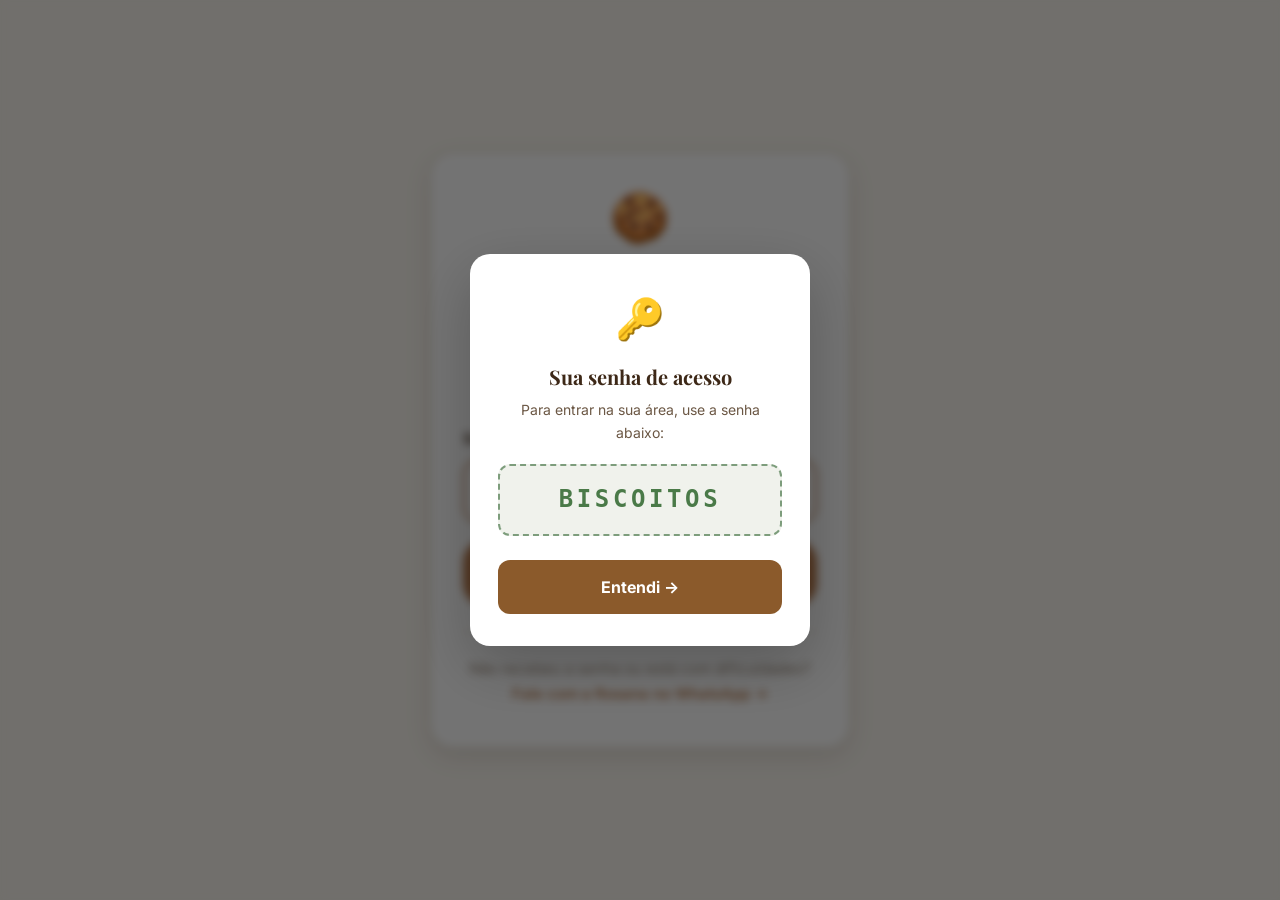
==== commit 82090805: "fix: mover popup de senha BISCOITOS para index.html principal - Popup aparece ao abrir o login princ" ====
--- a/metodo-okinawa-acesso/index.html
+++ b/metodo-okinawa-acesso/index.html
@@ -305,7 +305,7 @@
       </div>
       <p class="ok-gate-ajuda">
         Não encontrou a senha?
-        <a href="https://wa.me/NUMERO" target="_blank" rel="noopener">Fale com a Rosana no WhatsApp</a>
+        <a href="https://wa.me/555195081131" target="_blank" rel="noopener">Fale com a Rosana no WhatsApp</a>
       </p>
     </div>
   </div>
